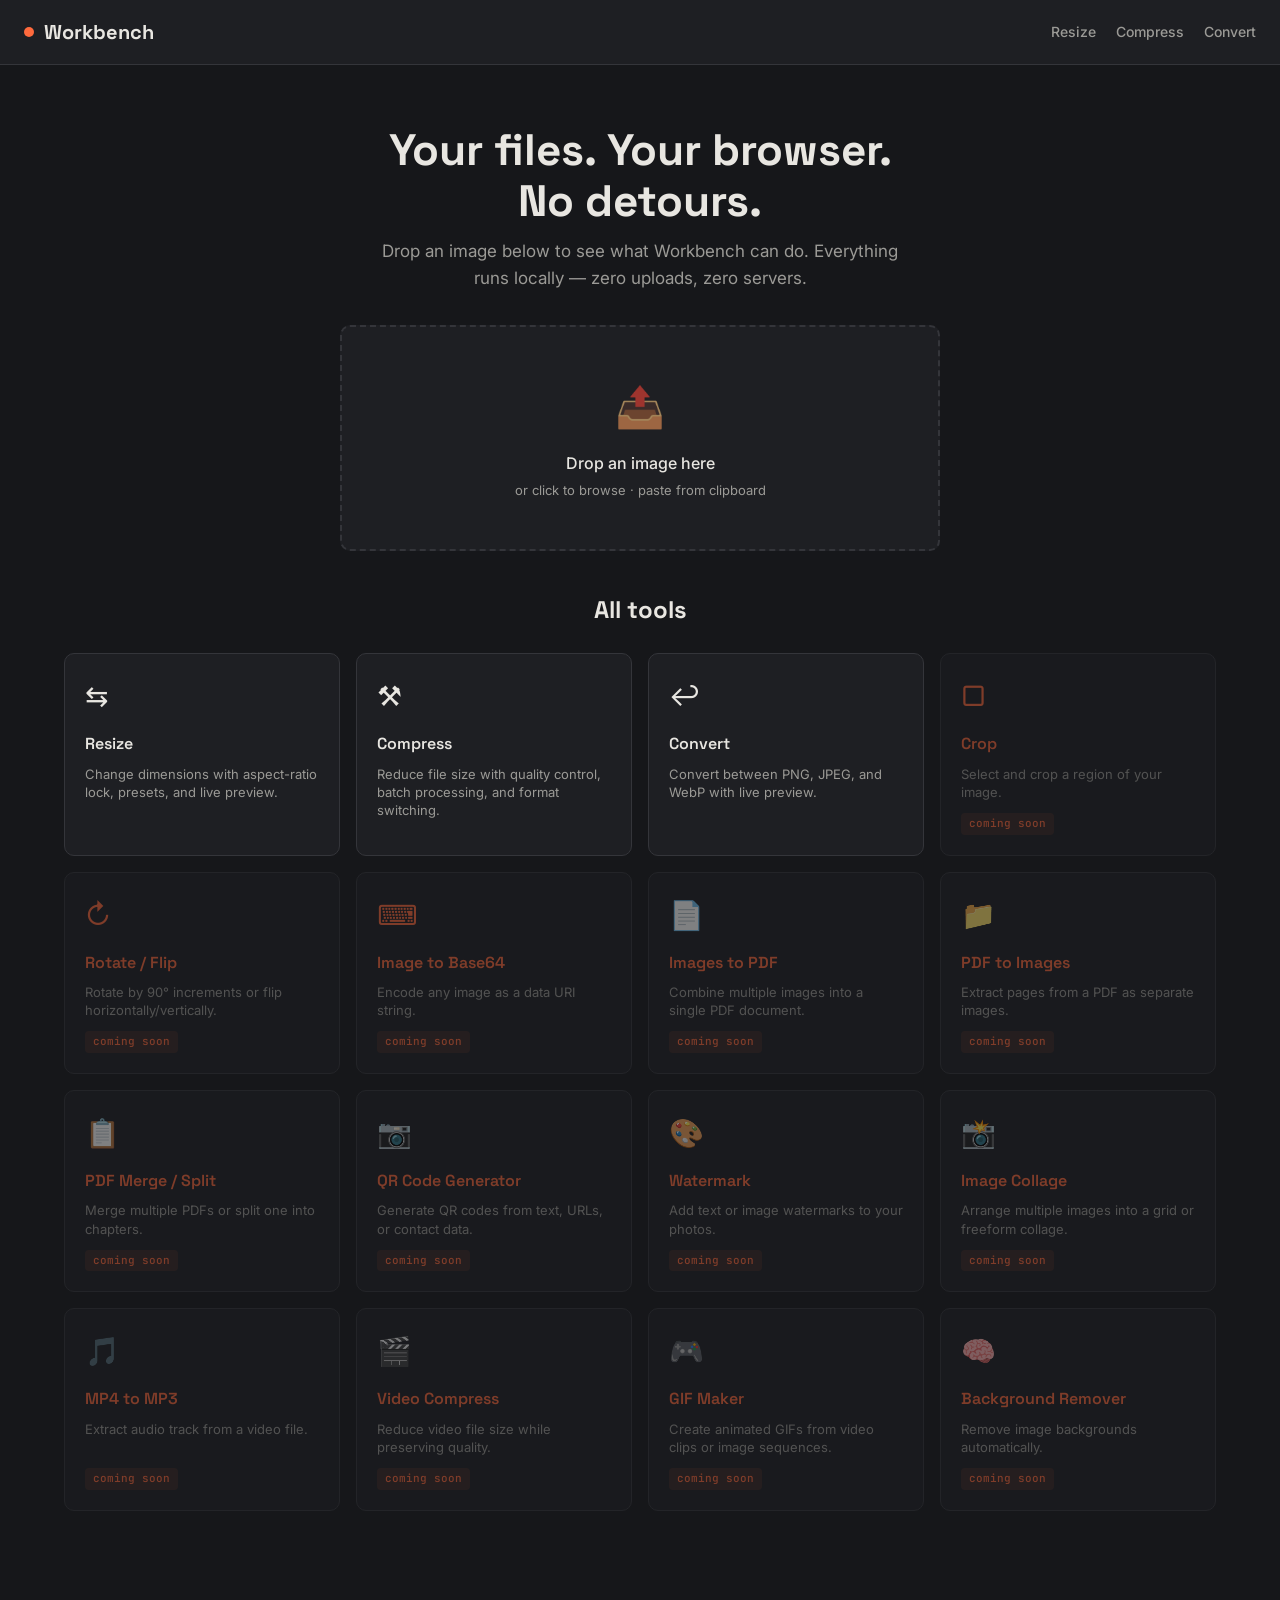
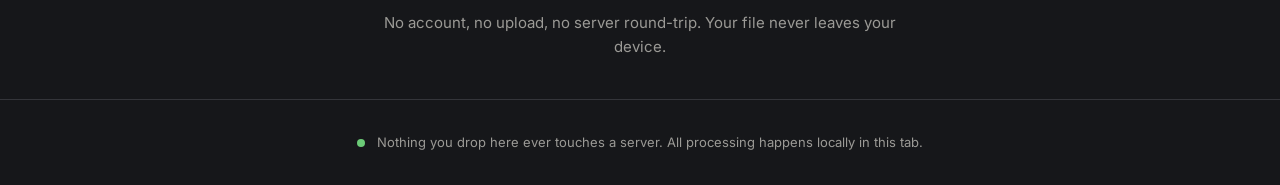
==== index.html @ 26ce64ef "Foundation + Resize, Compress, Convert" ====
<!DOCTYPE html>
<html lang="en">
<head>
<meta charset="UTF-8">
<meta name="viewport" content="width=device-width, initial-scale=1.0">
<title>Workbench — file tools for your browser</title>
<link rel="preconnect" href="https://fonts.googleapis.com">
<link rel="preconnect" href="https://fonts.gstatic.com" crossorigin>
<link href="https://fonts.googleapis.com/css2?family=Space+Grotesk:wght@600;700&family=Inter:wght@400;500;600&family=JetBrains+Mono:wght@400;500;700&display=swap" rel="stylesheet">
<link rel="stylesheet" href="/shared/style.css">
<style>
.hero {
  max-width: var(--max-width);
  margin: 0 auto;
  padding: 60px 24px 40px;
  text-align: center;
}
.hero h1 {
  font-family: var(--font-display);
  font-weight: 700;
  font-size: 2.75rem;
  margin-bottom: 12px;
  line-height: 1.15;
}
.hero .sub {
  color: var(--text-dim);
  font-size: 1.0625rem;
  max-width: 520px;
  margin: 0 auto 32px;
}
.hero .hero-dropzone {
  max-width: 600px;
  margin: 0 auto;
}
.hero .hero-result {
  display: none;
  margin-top: 24px;
  background: var(--surface);
  border-radius: var(--radius-card);
  border: 1px solid var(--border);
  padding: 20px;
  text-align: left;
}
.hero .hero-result.visible { display: block; }
.hero .hero-result .hero-preview-row {
  display: flex;
  gap: 20px;
  align-items: center;
  flex-wrap: wrap;
}
.hero .hero-result .hero-preview-row img {
  width: 120px;
  height: 120px;
  object-fit: cover;
  border-radius: 8px;
  background: var(--bg);
  flex-shrink: 0;
}
.hero .hero-result .hero-preview-row .hero-info {
  flex: 1;
  min-width: 180px;
}
.hero .hero-result .hero-filename {
  font-weight: 600;
  font-size: 0.9375rem;
  margin-bottom: 4px;
}
.hero .hero-result .hero-size {
  font-family: var(--font-mono);
  font-size: 0.8125rem;
  color: var(--text-dim);
}
.hero .hero-result .hero-size strong {
  color: var(--success);
  font-weight: 700;
}
.hero .hero-actions {
  margin-top: 16px;
  display: flex;
  gap: 10px;
  flex-wrap: wrap;
}

.tools-section {
  max-width: var(--max-width);
  margin: 0 auto;
  padding: 0 24px 60px;
}
.tools-section h2 {
  font-family: var(--font-display);
  font-weight: 700;
  font-size: 1.5rem;
  margin-bottom: 24px;
  text-align: center;
}
.tool-grid {
  display: grid;
  grid-template-columns: repeat(4, 1fr);
  gap: 16px;
}
.tool-card {
  background: var(--surface);
  border: 1px solid var(--border);
  border-radius: var(--radius-card);
  padding: 20px;
  transition: border-color var(--transition), transform var(--transition);
  display: flex;
  flex-direction: column;
  gap: 8px;
}
.tool-card.live {
  cursor: pointer;
  text-decoration: none;
  color: var(--text);
}
.tool-card.live:hover {
  border-color: var(--accent);
  transform: translateY(-2px);
}
.tool-card.disabled {
  opacity: 0.45;
  cursor: default;
  pointer-events: none;
}
.tool-card .tool-icon {
  font-size: 1.75rem;
  margin-bottom: 4px;
}
.tool-card .tool-name {
  font-family: var(--font-display);
  font-weight: 600;
  font-size: 1rem;
}
.tool-card .tool-desc {
  font-size: 0.8125rem;
  color: var(--text-dim);
  line-height: 1.4;
  flex: 1;
}
.tool-card .tool-meta {
  display: flex;
  align-items: center;
  gap: 8px;
  margin-top: 4px;
}

.philosophy {
  text-align: center;
  padding: 40px 24px;
  color: var(--text-dim);
  font-size: 0.9375rem;
  font-weight: 400;
  max-width: 600px;
  margin: 0 auto;
}

@media (max-width: 900px) {
  .tool-grid { grid-template-columns: repeat(2, 1fr); }
}
@media (max-width: 500px) {
  .tool-grid { grid-template-columns: 1fr; }
  .hero h1 { font-size: 2rem; }
}
</style>
</head>
<body>

<div class="top-bar">
  <a href="/" class="logo"><span class="logo-dot"></span>Workbench</a>
  <nav class="nav-links">
    <a href="/resize/">Resize</a>
    <a href="/compress/">Compress</a>
    <a href="/convert/">Convert</a>
  </nav>
</div>

<section class="hero">
  <h1>Your files. Your browser.<br>No detours.</h1>
  <p class="sub">Drop an image below to see what Workbench can do. Everything runs locally — zero uploads, zero servers.</p>
  <div class="hero-dropzone">
    <div class="dropzone" id="heroDropzone">
      <div class="drop-icon">&#128228;</div>
      <div class="drop-text">Drop an image here</div>
      <div class="drop-sub">or click to browse &middot; paste from clipboard</div>
      <input type="file" accept="image/*" multiple>
    </div>
    <div class="hero-result" id="heroResult">
      <div class="hero-preview-row">
        <img id="heroPreview" src="" alt="Preview">
        <div class="hero-info">
          <div class="hero-filename" id="heroFilename"></div>
          <div class="hero-size" id="heroSize"></div>
        </div>
      </div>
      <div class="hero-actions" id="heroActions"></div>
    </div>
  </div>
</section>

<section class="tools-section">
  <h2>All tools</h2>
  <div class="tool-grid" id="toolGrid"></div>
</section>

<div class="philosophy">No account, no upload, no server round-trip. Your file never leaves your device.</div>

<footer class="privacy-note">
  <span class="privacy-dot"></span>
  Nothing you drop here ever touches a server. All processing happens locally in this tab.
</footer>

<script src="/shared/app.js"></script>
<script>
const tools = [
  { name: 'Resize', icon: '&#8646;', desc: 'Change dimensions with aspect-ratio lock, presets, and live preview.', href: '/resize/', live: true },
  { name: 'Compress', icon: '&#9874;', desc: 'Reduce file size with quality control, batch processing, and format switching.', href: '/compress/', live: true },
  { name: 'Convert', icon: '&#8617;', desc: 'Convert between PNG, JPEG, and WebP with live preview.', href: '/convert/', live: true },
  { name: 'Crop', icon: '&#9634;', desc: 'Select and crop a region of your image.', live: false },
  { name: 'Rotate / Flip', icon: '&#8635;', desc: 'Rotate by 90&deg; increments or flip horizontally/vertically.', live: false },
  { name: 'Image to Base64', icon: '&#9000;', desc: 'Encode any image as a data URI string.', live: false },
  { name: 'Images to PDF', icon: '&#128196;', desc: 'Combine multiple images into a single PDF document.', live: false },
  { name: 'PDF to Images', icon: '&#128193;', desc: 'Extract pages from a PDF as separate images.', live: false },
  { name: 'PDF Merge / Split', icon: '&#128203;', desc: 'Merge multiple PDFs or split one into chapters.', live: false },
  { name: 'QR Code Generator', icon: '&#128247;', desc: 'Generate QR codes from text, URLs, or contact data.', live: false },
  { name: 'Watermark', icon: '&#127912;', desc: 'Add text or image watermarks to your photos.', live: false },
  { name: 'Image Collage', icon: '&#128248;', desc: 'Arrange multiple images into a grid or freeform collage.', live: false },
  { name: 'MP4 to MP3', icon: '&#127925;', desc: 'Extract audio track from a video file.', live: false },
  { name: 'Video Compress', icon: '&#127916;', desc: 'Reduce video file size while preserving quality.', live: false },
  { name: 'GIF Maker', icon: '&#127918;', desc: 'Create animated GIFs from video clips or image sequences.', live: false },
  { name: 'Background Remover', icon: '&#129504;', desc: 'Remove image backgrounds automatically.', live: false },
];

const grid = document.getElementById('toolGrid');
tools.forEach(t => {
  const card = document.createElement('a');
  card.className = 'tool-card' + (t.live ? ' live' : ' disabled');
  if (t.live) card.href = t.href;
  card.innerHTML = `
    <div class="tool-icon">${t.icon}</div>
    <div class="tool-name">${t.name}</div>
    <div class="tool-desc">${t.desc}</div>
    <div class="tool-meta">${t.live ? '' : '<span class="coming-soon-badge">coming soon</span>'}</div>
  `;
  grid.appendChild(card);
});

// Hero dropzone
let heroFile = null;

function handleHeroFiles(files) {
  const file = files[0];
  if (!file || !file.type.startsWith('image/')) return;
  heroFile = file;
  const r = document.getElementById('heroResult');
  document.getElementById('heroFilename').textContent = file.name;
  const img = document.getElementById('heroPreview');
  const url = URL.createObjectURL(file);
  img.src = url;
  img.onload = () => {
    const size = formatBytes(file.size);
    document.getElementById('heroSize').innerHTML = '<strong>' + size + '</strong> &middot; all local, zero upload';
    URL.revokeObjectURL(url);
  };
  const actions = document.getElementById('heroActions');
  actions.innerHTML = `
    <a href="/resize/" class="btn btn-primary">Resize</a>
    <a href="/compress/" class="btn btn-primary">Compress</a>
    <a href="/convert/" class="btn btn-primary">Convert</a>
  `;
  r.classList.add('visible');
}

document.addEventListener('DOMContentLoaded', () => {
  const dz = document.getElementById('heroDropzone');
  initDropzone(dz, handleHeroFiles);
});
</script>
</body>
</html>
---- shared/style.css ----
/* ===== DESIGN TOKENS ===== */
:root {
  --bg: #16171a;
  --surface: #1e1f23;
  --surface-2: #26272c;
  --border: #34353a;
  --text: #e8e6e1;
  --text-dim: #9b9a96;
  --accent: #ff6a3d;
  --accent-glow: rgba(255, 106, 61, 0.25);
  --success: #6bcb77;
  --radius-card: 10px;
  --radius-btn: 8px;
  --radius-input: 6px;
  --font-display: 'Space Grotesk', system-ui, sans-serif;
  --font-body: 'Inter', system-ui, sans-serif;
  --font-mono: 'JetBrains Mono', 'Consolas', monospace;
  --max-width: 1200px;
  --transition: 200ms ease;
}

*, *::before, *::after { box-sizing: border-box; margin: 0; padding: 0; }

html { font-size: 16px; -webkit-font-smoothing: antialiased; }

body {
  background: var(--bg);
  color: var(--text);
  font-family: var(--font-body);
  line-height: 1.6;
  min-height: 100vh;
}

a { color: var(--accent); text-decoration: none; }
a:hover { text-decoration: underline; }

img { max-width: 100%; display: block; }

/* ===== TOP BAR ===== */
.top-bar {
  display: flex;
  align-items: center;
  justify-content: space-between;
  padding: 16px 24px;
  border-bottom: 1px solid var(--border);
  background: var(--surface);
  position: sticky;
  top: 0;
  z-index: 100;
}
.top-bar .logo {
  font-family: var(--font-display);
  font-weight: 700;
  font-size: 1.25rem;
  color: var(--text);
  display: flex;
  align-items: center;
  gap: 10px;
  text-decoration: none;
}
.top-bar .logo:hover { text-decoration: none; }
.logo-dot {
  width: 10px;
  height: 10px;
  border-radius: 50%;
  background: var(--accent);
  display: inline-block;
  animation: pulse-dot 2s ease-in-out infinite;
}
@keyframes pulse-dot {
  0%, 100% { opacity: 1; transform: scale(1); }
  50% { opacity: 0.6; transform: scale(0.85); }
}
.top-bar .nav-links {
  display: flex;
  gap: 20px;
  align-items: center;
}
.top-bar .nav-links a {
  font-family: var(--font-body);
  font-weight: 500;
  font-size: 0.875rem;
  color: var(--text-dim);
  transition: color var(--transition);
}
.top-bar .nav-links a:hover,
.top-bar .nav-links a:focus-visible {
  color: var(--text);
  text-decoration: none;
}
.top-bar .nav-links a.active {
  color: var(--accent);
}

/* ===== PRIVACY NOTE ===== */
.privacy-note {
  text-align: center;
  padding: 32px 24px;
  font-size: 0.8125rem;
  color: var(--text-dim);
  border-top: 1px solid var(--border);
  margin-top: auto;
}
.privacy-dot {
  width: 8px;
  height: 8px;
  border-radius: 50%;
  background: var(--success);
  display: inline-block;
  margin-right: 8px;
  vertical-align: middle;
}

/* ===== DROP ZONE ===== */
.dropzone {
  border: 2px dashed var(--border);
  border-radius: var(--radius-card);
  padding: 48px 24px;
  text-align: center;
  cursor: pointer;
  transition: border-color var(--transition), background var(--transition);
  background: var(--surface);
  position: relative;
}
.dropzone:hover { border-color: var(--text-dim); }
.dropzone.drag-over {
  border-color: var(--accent);
  background: rgba(255, 106, 61, 0.06);
}
.dropzone .drop-icon {
  font-size: 2.5rem;
  margin-bottom: 12px;
  opacity: 0.6;
}
.dropzone .drop-text {
  font-family: var(--font-body);
  font-weight: 500;
  font-size: 1rem;
  color: var(--text);
}
.dropzone .drop-sub {
  font-size: 0.8125rem;
  color: var(--text-dim);
  margin-top: 4px;
}
.dropzone input[type="file"] {
  position: absolute;
  inset: 0;
  opacity: 0;
  cursor: pointer;
}

/* ===== WORKBENCH LAYOUT ===== */
.workbench {
  display: grid;
  grid-template-columns: 1fr 1fr;
  gap: 24px;
  padding: 24px;
  max-width: var(--max-width);
  margin: 0 auto;
  width: 100%;
}
.workbench .preview-panel {
  background: var(--surface);
  border-radius: var(--radius-card);
  border: 1px solid var(--border);
  overflow: hidden;
  display: flex;
  flex-direction: column;
  align-items: center;
  justify-content: center;
  min-height: 300px;
  padding: 16px;
  position: relative;
}
.workbench .preview-panel img,
.workbench .preview-panel canvas {
  max-width: 100%;
  max-height: 500px;
  object-fit: contain;
  border-radius: 4px;
}
.workbench .control-panel {
  background: var(--surface);
  border-radius: var(--radius-card);
  border: 1px solid var(--border);
  padding: 24px;
  display: flex;
  flex-direction: column;
  gap: 20px;
}

@media (max-width: 700px) {
  .workbench { grid-template-columns: 1fr; }
}

/* ===== CONTROL GROUP ===== */
.control-group {
  display: flex;
  flex-direction: column;
  gap: 6px;
}
.control-group label {
  font-size: 0.8125rem;
  font-weight: 500;
  color: var(--text-dim);
  text-transform: uppercase;
  letter-spacing: 0.04em;
}

.control-group input[type="number"],
.control-group select {
  background: var(--bg);
  border: 1px solid var(--border);
  border-radius: var(--radius-input);
  color: var(--text);
  font-family: var(--font-mono);
  font-size: 0.9375rem;
  padding: 10px 12px;
  width: 100%;
  transition: border-color var(--transition);
}
.control-group input[type="number"]:focus,
.control-group select:focus {
  outline: none;
  border-color: var(--accent);
  box-shadow: 0 0 0 3px var(--accent-glow);
}

.control-group input[type="range"] {
  -webkit-appearance: none;
  appearance: none;
  width: 100%;
  height: 6px;
  border-radius: 3px;
  background: var(--border);
  outline: none;
}
.control-group input[type="range"]::-webkit-slider-thumb {
  -webkit-appearance: none;
  width: 20px;
  height: 20px;
  border-radius: 50%;
  background: var(--accent);
  cursor: pointer;
  border: 2px solid var(--surface);
  box-shadow: 0 0 0 2px var(--accent);
}
.control-group input[type="range"]:focus-visible {
  outline: 2px solid var(--accent);
  outline-offset: 4px;
}

.control-group .range-header {
  display: flex;
  justify-content: space-between;
  align-items: center;
}
.control-group .range-value {
  font-family: var(--font-mono);
  font-size: 0.875rem;
  color: var(--accent);
  font-weight: 500;
}

/* ===== CHECKBOX (aspect ratio lock) ===== */
.checkbox-group {
  display: flex;
  align-items: center;
  gap: 8px;
}
.checkbox-group input[type="checkbox"] {
  -webkit-appearance: none;
  appearance: none;
  width: 18px;
  height: 18px;
  border: 2px solid var(--border);
  border-radius: 4px;
  background: var(--bg);
  cursor: pointer;
  display: grid;
  place-items: center;
  transition: border-color var(--transition), background var(--transition);
}
.checkbox-group input[type="checkbox"]:checked {
  border-color: var(--accent);
  background: var(--accent);
}
.checkbox-group input[type="checkbox"]:checked::after {
  content: "✓";
  color: #fff;
  font-size: 12px;
  font-weight: 700;
}
.checkbox-group input[type="checkbox"]:focus-visible {
  outline: 2px solid var(--accent);
  outline-offset: 2px;
}
.checkbox-group label {
  font-size: 0.8125rem;
  color: var(--text-dim);
  cursor: pointer;
  text-transform: none;
  letter-spacing: 0;
}

/* ===== READOUT ===== */
.readout {
  background: var(--bg);
  border: 1px solid var(--border);
  border-radius: var(--radius-card);
  padding: 16px 20px;
  display: grid;
  grid-template-columns: 1fr 1fr 1fr;
  gap: 12px;
}
.readout-item {
  text-align: center;
}
.readout-item .readout-label {
  font-size: 0.6875rem;
  text-transform: uppercase;
  letter-spacing: 0.06em;
  color: var(--text-dim);
  margin-bottom: 4px;
}
.readout-item .readout-value {
  font-family: var(--font-mono);
  font-size: 1.125rem;
  font-weight: 500;
  color: var(--text);
}
.readout-item .readout-value.savings {
  color: var(--success);
  font-weight: 700;
}
.readout-item .readout-value.original-size {
  color: var(--text-dim);
}
.readout-item .readout-value.accent {
  color: var(--accent);
}

/* ===== BUTTONS ===== */
.btn {
  display: inline-flex;
  align-items: center;
  justify-content: center;
  gap: 8px;
  font-family: var(--font-body);
  font-weight: 600;
  font-size: 0.875rem;
  padding: 10px 20px;
  border-radius: var(--radius-btn);
  border: none;
  cursor: pointer;
  transition: background var(--transition), transform var(--transition);
  text-decoration: none;
}
.btn:active { transform: scale(0.97); }
.btn:focus-visible {
  outline: 2px solid var(--accent);
  outline-offset: 3px;
}

.btn-primary {
  background: var(--accent);
  color: #fff;
}
.btn-primary:hover { background: #e85a2c; }

.btn-secondary {
  background: var(--surface-2);
  color: var(--text);
  border: 1px solid var(--border);
}
.btn-secondary:hover { background: var(--border); }

.btn-download {
  background: var(--success);
  color: #fff;
  width: 100%;
  font-size: 1rem;
  padding: 12px 20px;
}
.btn-download:hover { background: #5ab866; }

/* ===== SECTION HEADERS ===== */
.page-header {
  text-align: center;
  padding: 48px 24px 24px;
  max-width: 600px;
  margin: 0 auto;
}
.page-header h1 {
  font-family: var(--font-display);
  font-weight: 700;
  font-size: 2rem;
  margin-bottom: 8px;
}
.page-header p {
  color: var(--text-dim);
  font-size: 0.9375rem;
}

/* ===== BATCH LIST ===== */
.batch-list {
  margin-top: 12px;
  border-top: 1px solid var(--border);
  padding-top: 12px;
  max-height: 240px;
  overflow-y: auto;
}
.batch-item {
  display: flex;
  align-items: center;
  gap: 12px;
  padding: 8px 0;
  border-bottom: 1px solid var(--border);
}
.batch-item:last-child { border-bottom: none; }
.batch-item .batch-thumb {
  width: 40px;
  height: 40px;
  border-radius: 4px;
  object-fit: cover;
  background: var(--bg);
  flex-shrink: 0;
}
.batch-item .batch-info {
  flex: 1;
  min-width: 0;
}
.batch-item .batch-name {
  font-size: 0.8125rem;
  color: var(--text);
  white-space: nowrap;
  overflow: hidden;
  text-overflow: ellipsis;
}
.batch-item .batch-size {
  font-family: var(--font-mono);
  font-size: 0.75rem;
  color: var(--text-dim);
}
.batch-item .batch-dl {
  font-family: var(--font-mono);
  font-size: 0.75rem;
  color: var(--accent);
  cursor: pointer;
  background: none;
  border: none;
  padding: 4px 8px;
  border-radius: 4px;
  transition: background var(--transition);
}
.batch-item .batch-dl:hover { background: var(--surface-2); }
.batch-item .batch-dl:focus-visible {
  outline: 2px solid var(--accent);
  outline-offset: 2px;
}

/* ===== COMING SOON BADGE ===== */
.coming-soon-badge {
  font-family: var(--font-mono);
  font-size: 0.6875rem;
  color: var(--accent);
  background: rgba(255, 106, 61, 0.12);
  padding: 2px 8px;
  border-radius: 4px;
  font-weight: 500;
  display: inline-block;
}

/* ===== UTILITY ===== */
.sr-only {
  position: absolute;
  width: 1px;
  height: 1px;
  overflow: hidden;
  clip: rect(0,0,0,0);
  white-space: nowrap;
}

/* ===== REDUCED MOTION ===== */
@media (prefers-reduced-motion: reduce) {
  *, *::before, *::after {
    animation-duration: 0.01ms !important;
    animation-iteration-count: 1 !important;
    transition-duration: 0.01ms !important;
  }
}
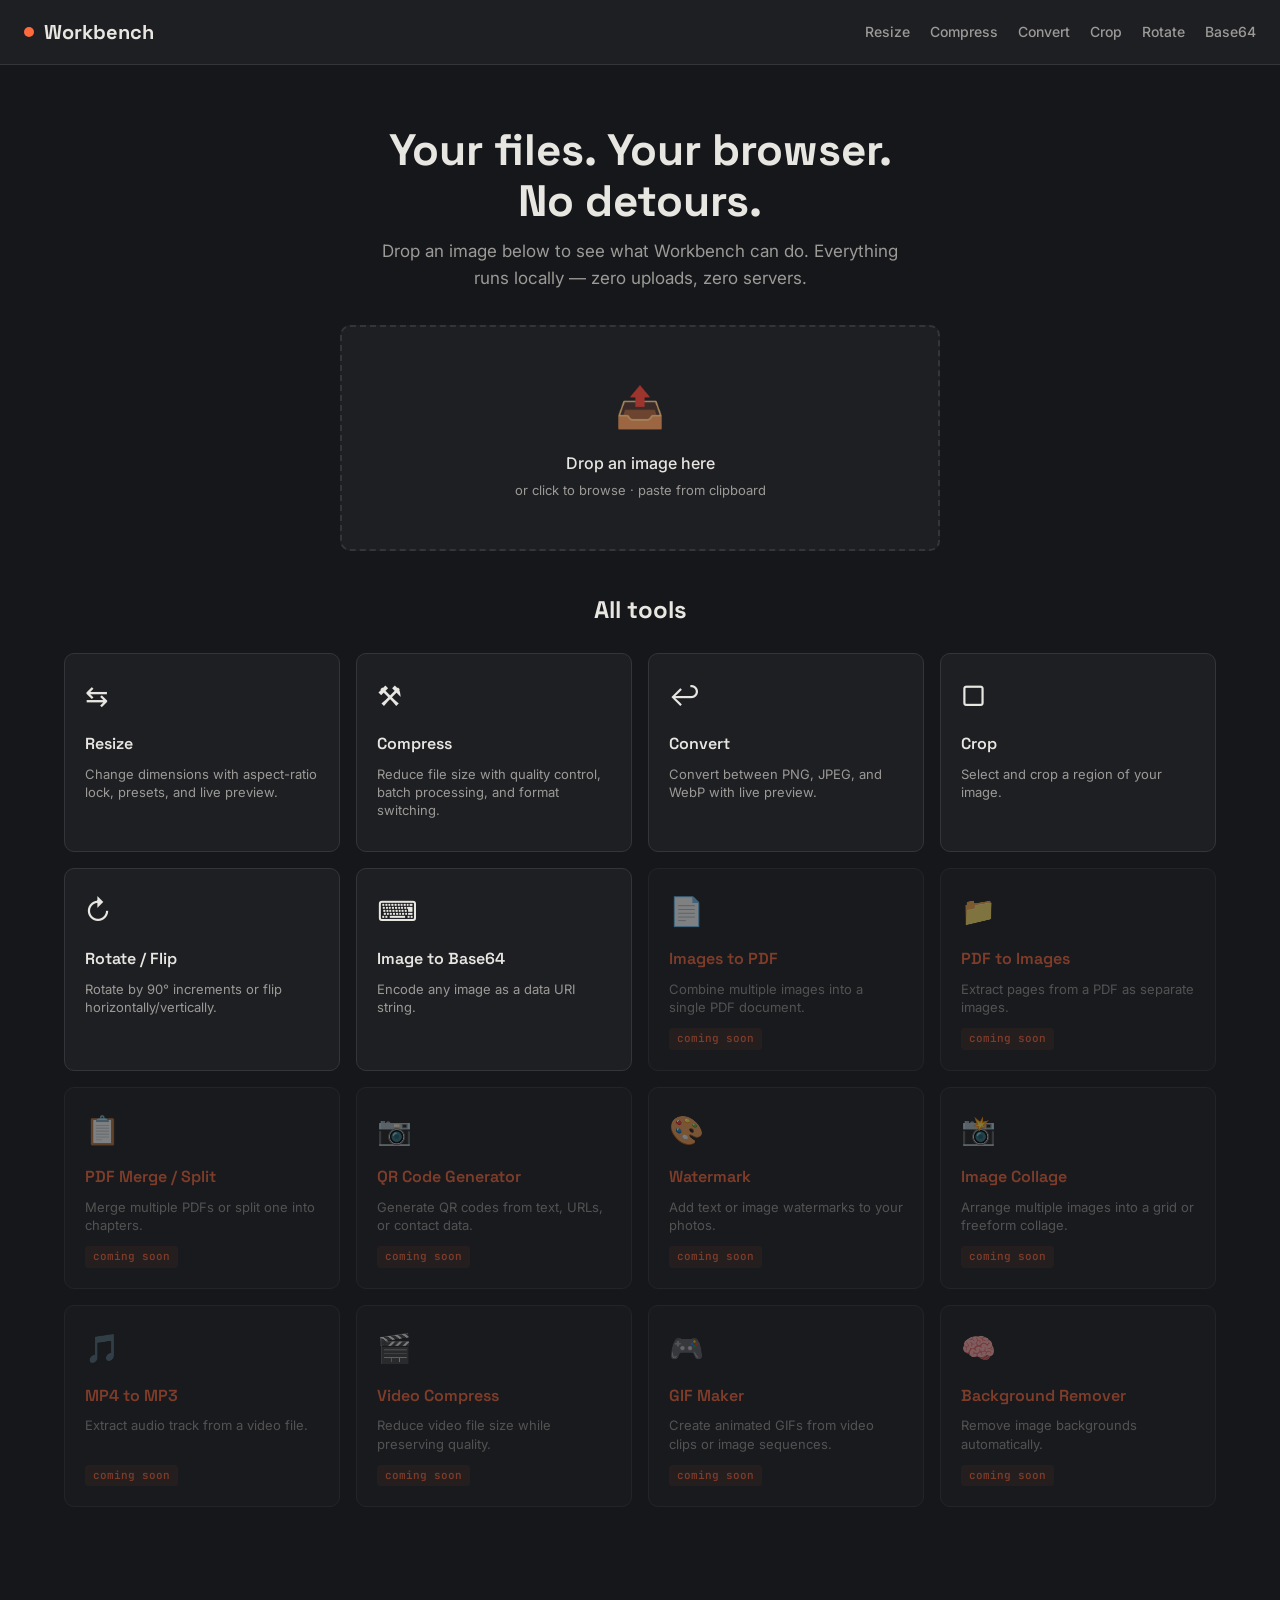
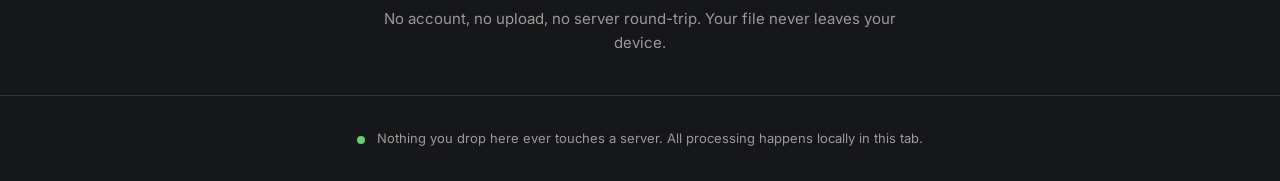
==== commit 652e7bc4: "Crop, Rotate/Flip, Base64 converter" ====
--- a/index.html
+++ b/index.html
@@ -171,6 +171,9 @@
     <a href="/resize/">Resize</a>
     <a href="/compress/">Compress</a>
     <a href="/convert/">Convert</a>
+    <a href="/crop/">Crop</a>
+    <a href="/rotate/">Rotate</a>
+    <a href="/base64/">Base64</a>
   </nav>
 </div>
 
@@ -215,9 +218,9 @@
   { name: 'Resize', icon: '&#8646;', desc: 'Change dimensions with aspect-ratio lock, presets, and live preview.', href: '/resize/', live: true },
   { name: 'Compress', icon: '&#9874;', desc: 'Reduce file size with quality control, batch processing, and format switching.', href: '/compress/', live: true },
   { name: 'Convert', icon: '&#8617;', desc: 'Convert between PNG, JPEG, and WebP with live preview.', href: '/convert/', live: true },
-  { name: 'Crop', icon: '&#9634;', desc: 'Select and crop a region of your image.', live: false },
-  { name: 'Rotate / Flip', icon: '&#8635;', desc: 'Rotate by 90&deg; increments or flip horizontally/vertically.', live: false },
-  { name: 'Image to Base64', icon: '&#9000;', desc: 'Encode any image as a data URI string.', live: false },
+  { name: 'Crop', icon: '&#9634;', desc: 'Select and crop a region of your image.', href: '/crop/', live: true },
+  { name: 'Rotate / Flip', icon: '&#8635;', desc: 'Rotate by 90&deg; increments or flip horizontally/vertically.', href: '/rotate/', live: true },
+  { name: 'Image to Base64', icon: '&#9000;', desc: 'Encode any image as a data URI string.', href: '/base64/', live: true },
   { name: 'Images to PDF', icon: '&#128196;', desc: 'Combine multiple images into a single PDF document.', live: false },
   { name: 'PDF to Images', icon: '&#128193;', desc: 'Extract pages from a PDF as separate images.', live: false },
   { name: 'PDF Merge / Split', icon: '&#128203;', desc: 'Merge multiple PDFs or split one into chapters.', live: false },
@@ -266,6 +269,9 @@
     <a href="/resize/" class="btn btn-primary">Resize</a>
     <a href="/compress/" class="btn btn-primary">Compress</a>
     <a href="/convert/" class="btn btn-primary">Convert</a>
+    <a href="/crop/" class="btn btn-primary">Crop</a>
+    <a href="/rotate/" class="btn btn-primary">Rotate</a>
+    <a href="/base64/" class="btn btn-primary">Base64</a>
   `;
   r.classList.add('visible');
 }
--- a/shared/style.css
+++ b/shared/style.css
@@ -482,6 +482,149 @@
   white-space: nowrap;
 }
 
+/* ===== CROP OVERLAY ===== */
+.crop-stage {
+  position: relative;
+  display: inline-block;
+  line-height: 0;
+  max-width: 100%;
+  max-height: 500px;
+}
+.crop-stage img {
+  display: block;
+  max-width: 100%;
+  max-height: 500px;
+  object-fit: contain;
+}
+.crop-overlay {
+  position: absolute;
+  inset: 0;
+  pointer-events: none;
+}
+.crop-box {
+  position: absolute;
+  border: 2px solid var(--accent);
+  cursor: move;
+  box-shadow: 0 0 0 9999px rgba(0,0,0,0.5);
+  touch-action: none;
+}
+.crop-box.dragging,
+.crop-box .crop-handle:active { cursor: grabbing; }
+.crop-handle {
+  position: absolute;
+  width: 14px;
+  height: 14px;
+  background: #fff;
+  border: 2px solid var(--accent);
+  border-radius: 3px;
+  z-index: 2;
+  touch-action: none;
+}
+.crop-handle-nw { top: -7px; left: -7px; cursor: nwse-resize; }
+.crop-handle-n  { top: -7px; left: 50%; margin-left: -7px; cursor: ns-resize; }
+.crop-handle-ne { top: -7px; right: -7px; cursor: nesw-resize; }
+.crop-handle-e  { top: 50%; margin-top: -7px; right: -7px; cursor: ew-resize; }
+.crop-handle-se { bottom: -7px; right: -7px; cursor: nwse-resize; }
+.crop-handle-s  { bottom: -7px; left: 50%; margin-left: -7px; cursor: ns-resize; }
+.crop-handle-sw { bottom: -7px; left: -7px; cursor: nesw-resize; }
+.crop-handle-w  { top: 50%; margin-top: -7px; left: -7px; cursor: ew-resize; }
+
+/* ===== TAB TOGGLE ===== */
+.tab-toggle {
+  display: flex;
+  background: var(--bg);
+  border: 1px solid var(--border);
+  border-radius: var(--radius-btn);
+  overflow: hidden;
+}
+.tab-btn {
+  flex: 1;
+  padding: 10px 16px;
+  font-family: var(--font-body);
+  font-weight: 500;
+  font-size: 0.875rem;
+  color: var(--text-dim);
+  background: none;
+  border: none;
+  cursor: pointer;
+  transition: background var(--transition), color var(--transition);
+  white-space: nowrap;
+}
+.tab-btn:hover { color: var(--text); }
+.tab-btn.active {
+  background: var(--accent);
+  color: #fff;
+}
+
+/* ===== TEXTAREA ===== */
+.textarea-mono {
+  background: var(--bg);
+  border: 1px solid var(--border);
+  border-radius: var(--radius-input);
+  color: var(--text);
+  font-family: var(--font-mono);
+  font-size: 0.8125rem;
+  padding: 12px;
+  width: 100%;
+  min-height: 120px;
+  resize: vertical;
+  transition: border-color var(--transition);
+}
+.textarea-mono:focus {
+  outline: none;
+  border-color: var(--accent);
+  box-shadow: 0 0 0 3px var(--accent-glow);
+}
+.textarea-mono[readonly] {
+  cursor: default;
+}
+
+/* ===== BUTTON ROW ===== */
+.btn-row {
+  display: flex;
+  gap: 8px;
+  flex-wrap: wrap;
+}
+.btn-row .btn { flex: 1; min-width: 80px; }
+.btn-row .btn-full { width: 100%; }
+
+/* ===== SINGLE-COLUMN LAYOUT ===== */
+.layout-single {
+  max-width: 720px;
+  margin: 0 auto;
+  padding: 24px;
+  display: flex;
+  flex-direction: column;
+  gap: 20px;
+}
+.layout-single .panel {
+  background: var(--surface);
+  border-radius: var(--radius-card);
+  border: 1px solid var(--border);
+  padding: 24px;
+  display: flex;
+  flex-direction: column;
+  gap: 16px;
+}
+
+/* ===== BASE64 PREVIEW ===== */
+.base64-preview {
+  max-width: 100%;
+  max-height: 300px;
+  object-fit: contain;
+  border-radius: 4px;
+  background: var(--bg);
+}
+.layout-single .readout {
+  grid-template-columns: 1fr 1fr;
+}
+
+/* ===== SMALL BUTTON ===== */
+.btn-small {
+  font-size: 0.8125rem;
+  padding: 8px 14px;
+}
+
 /* ===== REDUCED MOTION ===== */
 @media (prefers-reduced-motion: reduce) {
   *, *::before, *::after {
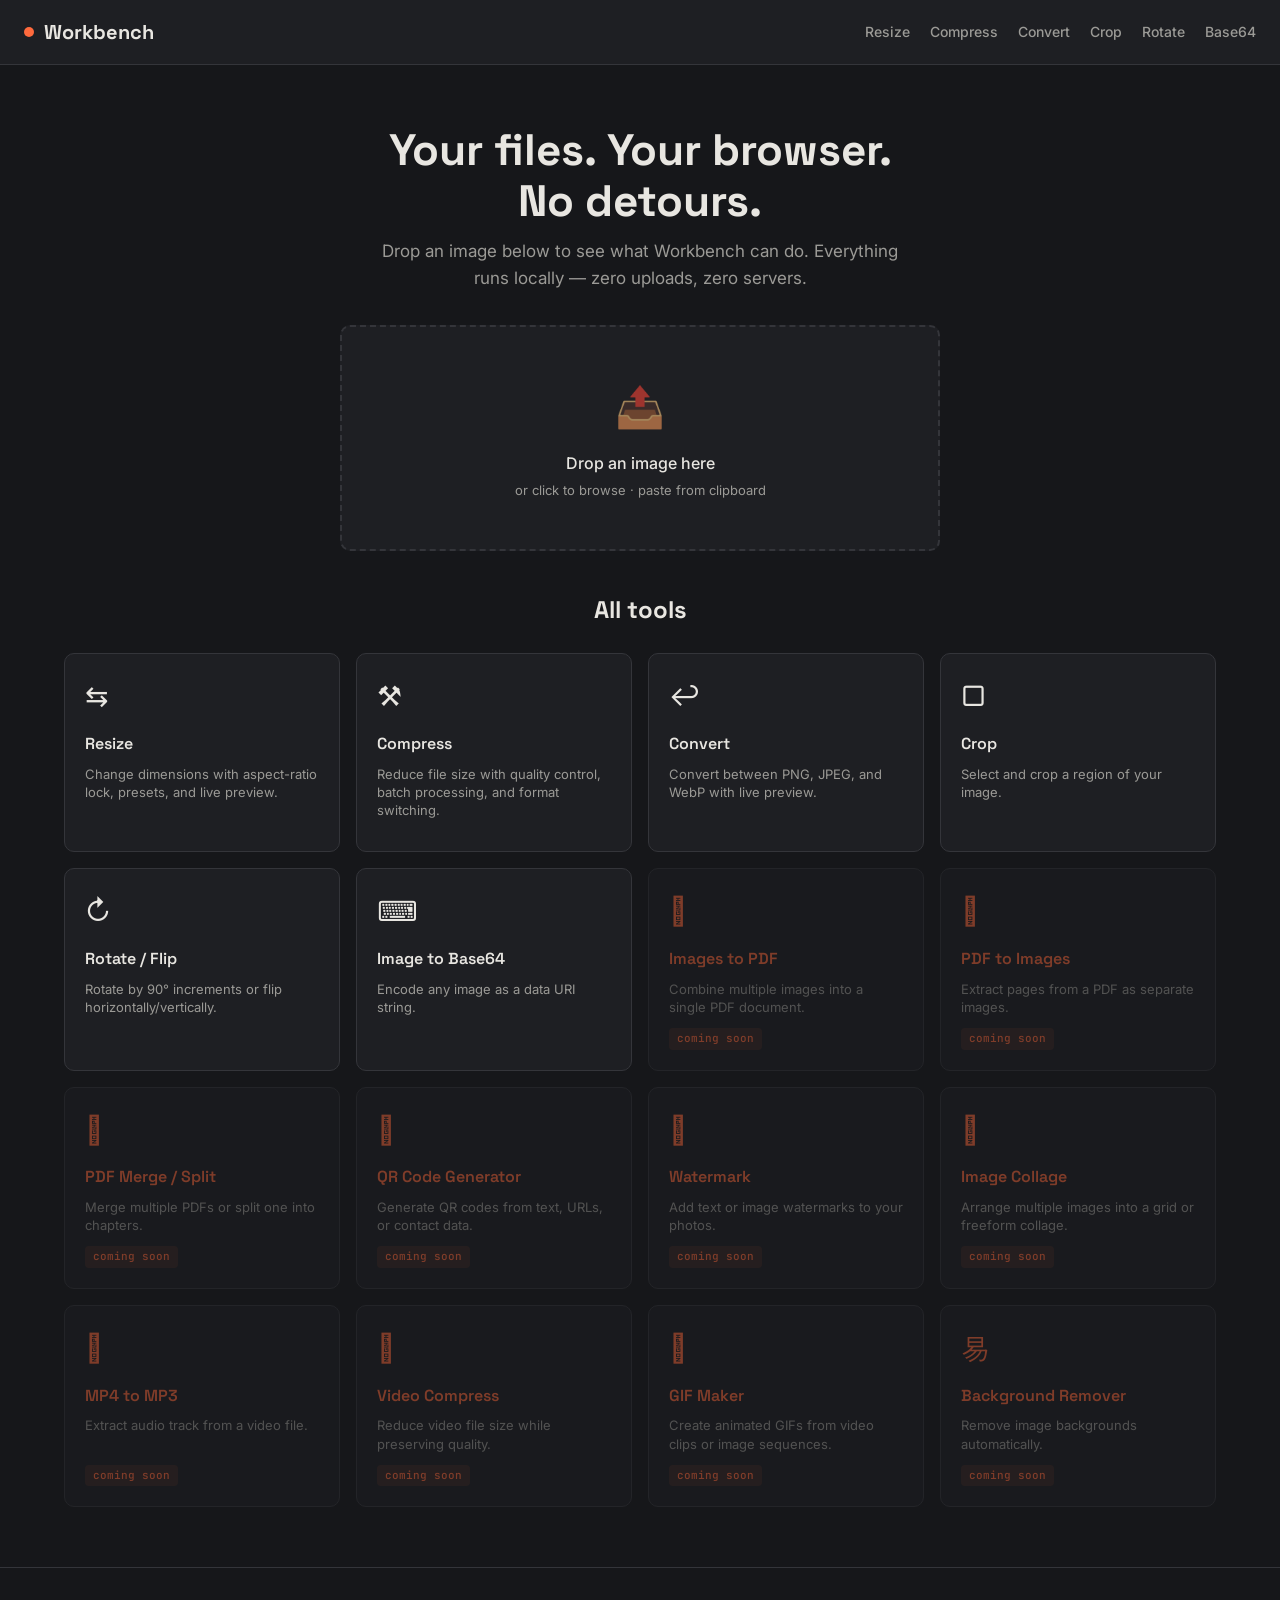
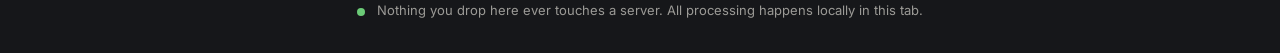
==== commit a5071100: "Bug Fixes + Improvements" ====
--- a/index.html
+++ b/index.html
@@ -4,6 +4,7 @@
 <meta charset="UTF-8">
 <meta name="viewport" content="width=device-width, initial-scale=1.0">
 <title>Workbench — file tools for your browser</title>
+<meta name="description" content="Browser-based image processing tools. Resize, compress, convert, crop, rotate, and encode images — all client-side, zero uploads.">
 <link rel="preconnect" href="https://fonts.googleapis.com">
 <link rel="preconnect" href="https://fonts.gstatic.com" crossorigin>
 <link href="https://fonts.googleapis.com/css2?family=Space+Grotesk:wght@600;700&family=Inter:wght@400;500;600&family=JetBrains+Mono:wght@400;500;700&display=swap" rel="stylesheet">
@@ -165,9 +166,11 @@
 </head>
 <body>
 
+<a href="#mainContent" class="skip-link">Skip to content</a>
+
 <div class="top-bar">
   <a href="/" class="logo"><span class="logo-dot"></span>Workbench</a>
-  <nav class="nav-links">
+  <nav class="nav-links" aria-label="Tool navigation">
     <a href="/resize/">Resize</a>
     <a href="/compress/">Compress</a>
     <a href="/convert/">Convert</a>
@@ -177,6 +180,7 @@
   </nav>
 </div>
 
+<main id="mainContent">
 <section class="hero">
   <h1>Your files. Your browser.<br>No detours.</h1>
   <p class="sub">Drop an image below to see what Workbench can do. Everything runs locally — zero uploads, zero servers.</p>
@@ -204,8 +208,7 @@
   <h2>All tools</h2>
   <div class="tool-grid" id="toolGrid"></div>
 </section>
-
-<div class="philosophy">No account, no upload, no server round-trip. Your file never leaves your device.</div>
+</main>
 
 <footer class="privacy-note">
   <span class="privacy-dot"></span>
@@ -238,41 +241,68 @@
   const card = document.createElement('a');
   card.className = 'tool-card' + (t.live ? ' live' : ' disabled');
   if (t.live) card.href = t.href;
-  card.innerHTML = `
-    <div class="tool-icon">${t.icon}</div>
-    <div class="tool-name">${t.name}</div>
-    <div class="tool-desc">${t.desc}</div>
-    <div class="tool-meta">${t.live ? '' : '<span class="coming-soon-badge">coming soon</span>'}</div>
-  `;
+
+  const icon = document.createElement('div');
+  icon.className = 'tool-icon';
+  icon.textContent = t.icon.replace(/&#(\d+);/g, (_, n) => String.fromCharCode(n)).replace(/&deg;/g, '\u00b0');
+  card.appendChild(icon);
+
+  const name = document.createElement('div');
+  name.className = 'tool-name';
+  name.textContent = t.name;
+  card.appendChild(name);
+
+  const desc = document.createElement('div');
+  desc.className = 'tool-desc';
+  desc.textContent = t.desc.replace(/&deg;/g, '\u00b0');
+  card.appendChild(desc);
+
+  const meta = document.createElement('div');
+  meta.className = 'tool-meta';
+  if (!t.live) {
+    const badge = document.createElement('span');
+    badge.className = 'coming-soon-badge';
+    badge.textContent = 'coming soon';
+    meta.appendChild(badge);
+  }
+  card.appendChild(meta);
+
   grid.appendChild(card);
 });
 
 // Hero dropzone
-let heroFile = null;
 
 function handleHeroFiles(files) {
   const file = files[0];
   if (!file || !file.type.startsWith('image/')) return;
-  heroFile = file;
   const r = document.getElementById('heroResult');
   document.getElementById('heroFilename').textContent = file.name;
   const img = document.getElementById('heroPreview');
   const url = URL.createObjectURL(file);
   img.src = url;
   img.onload = () => {
-    const size = formatBytes(file.size);
-    document.getElementById('heroSize').innerHTML = '<strong>' + size + '</strong> &middot; all local, zero upload';
+    const sizeEl = document.getElementById('heroSize');
+    const strong = document.createElement('strong');
+    strong.textContent = formatBytes(file.size);
+    sizeEl.appendChild(strong);
+    sizeEl.appendChild(document.createTextNode(' \u00b7 all local, zero upload'));
     URL.revokeObjectURL(url);
   };
+  const reader = new FileReader();
+  reader.onload = () => {
+    try { sessionStorage.setItem('wb_file', reader.result); } catch(e) {}
+  };
+  reader.readAsDataURL(file);
   const actions = document.getElementById('heroActions');
-  actions.innerHTML = `
-    <a href="/resize/" class="btn btn-primary">Resize</a>
-    <a href="/compress/" class="btn btn-primary">Compress</a>
-    <a href="/convert/" class="btn btn-primary">Convert</a>
-    <a href="/crop/" class="btn btn-primary">Crop</a>
-    <a href="/rotate/" class="btn btn-primary">Rotate</a>
-    <a href="/base64/" class="btn btn-primary">Base64</a>
-  `;
+  const toolNames = ['Resize', 'Compress', 'Convert', 'Crop', 'Rotate', 'Base64'];
+  const toolPaths = ['/resize/', '/compress/', '/convert/', '/crop/', '/rotate/', '/base64/'];
+  toolNames.forEach((name, i) => {
+    const a = document.createElement('a');
+    a.href = toolPaths[i];
+    a.className = 'btn btn-primary';
+    a.textContent = name;
+    actions.appendChild(a);
+  });
   r.classList.add('visible');
 }
 
--- a/shared/style.css
+++ b/shared/style.css
@@ -7,8 +7,10 @@
   --text: #e8e6e1;
   --text-dim: #9b9a96;
   --accent: #ff6a3d;
+  --accent-hover: #e85a2c;
   --accent-glow: rgba(255, 106, 61, 0.25);
   --success: #6bcb77;
+  --success-hover: #5ab866;
   --radius-card: 10px;
   --radius-btn: 8px;
   --radius-input: 6px;
@@ -220,8 +222,8 @@
   width: 100%;
   transition: border-color var(--transition);
 }
-.control-group input[type="number"]:focus,
-.control-group select:focus {
+.control-group input[type="number"]:focus-visible,
+.control-group select:focus-visible {
   outline: none;
   border-color: var(--accent);
   box-shadow: 0 0 0 3px var(--accent-glow);
@@ -238,6 +240,15 @@
 }
 .control-group input[type="range"]::-webkit-slider-thumb {
   -webkit-appearance: none;
+  width: 20px;
+  height: 20px;
+  border-radius: 50%;
+  background: var(--accent);
+  cursor: pointer;
+  border: 2px solid var(--surface);
+  box-shadow: 0 0 0 2px var(--accent);
+}
+.control-group input[type="range"]::-moz-range-thumb {
   width: 20px;
   height: 20px;
   border-radius: 50%;
@@ -367,7 +378,7 @@
   background: var(--accent);
   color: #fff;
 }
-.btn-primary:hover { background: #e85a2c; }
+.btn-primary:hover { background: var(--accent-hover); }
 
 .btn-secondary {
   background: var(--surface-2);
@@ -375,6 +386,11 @@
   border: 1px solid var(--border);
 }
 .btn-secondary:hover { background: var(--border); }
+.btn-secondary.active {
+  background: var(--accent);
+  color: #fff;
+  border-color: var(--accent);
+}
 
 .btn-download {
   background: var(--success);
@@ -383,7 +399,7 @@
   font-size: 1rem;
   padding: 12px 20px;
 }
-.btn-download:hover { background: #5ab866; }
+.btn-download:hover { background: var(--success-hover); }
 
 /* ===== SECTION HEADERS ===== */
 .page-header {
@@ -529,6 +545,22 @@
 .crop-handle-sw { bottom: -7px; left: -7px; cursor: nesw-resize; }
 .crop-handle-w  { top: 50%; margin-top: -7px; left: -7px; cursor: ew-resize; }
 
+/* ===== CROP GRID ===== */
+.crop-grid {
+  position: absolute;
+  inset: 0;
+  pointer-events: none;
+  opacity: 0.35;
+}
+.crop-grid-line {
+  position: absolute;
+  background: rgba(255,255,255,0.55);
+}
+.crop-grid-line-v1 { left: 33.33%; top: 0; width: 1px; height: 100%; }
+.crop-grid-line-v2 { left: 66.66%; top: 0; width: 1px; height: 100%; }
+.crop-grid-line-h1 { top: 33.33%; left: 0; height: 1px; width: 100%; }
+.crop-grid-line-h2 { top: 66.66%; left: 0; height: 1px; width: 100%; }
+
 /* ===== TAB TOGGLE ===== */
 .tab-toggle {
   display: flex;
@@ -570,7 +602,7 @@
   resize: vertical;
   transition: border-color var(--transition);
 }
-.textarea-mono:focus {
+.textarea-mono:focus-visible {
   outline: none;
   border-color: var(--accent);
   box-shadow: 0 0 0 3px var(--accent-glow);
@@ -625,6 +657,71 @@
   padding: 8px 14px;
 }
 
+/* ===== DROPZONE CENTERED ===== */
+.dropzone-centered {
+  max-width: 600px;
+  margin: 0 auto 24px;
+}
+
+/* ===== START OVER BUTTON ===== */
+.btn-startover {
+  background: none;
+  border: 1px solid var(--border);
+  color: var(--text-dim);
+  font-family: var(--font-body);
+  font-weight: 500;
+  font-size: 0.8125rem;
+  padding: 8px 16px;
+  border-radius: var(--radius-btn);
+  cursor: pointer;
+  transition: color var(--transition), border-color var(--transition);
+}
+.btn-startover:hover {
+  color: var(--text);
+  border-color: var(--text-dim);
+}
+.btn-startover:focus-visible {
+  outline: 2px solid var(--accent);
+  outline-offset: 2px;
+}
+
+/* ===== WARNING VALUE ===== */
+.readout-value.warning {
+  color: var(--accent);
+}
+
+/* ===== ARIA / ACCESSIBILITY ===== */
+.top-bar nav[aria-label] a:focus-visible,
+.nav-links a:focus-visible {
+  outline: 2px solid var(--accent);
+  outline-offset: 4px;
+  border-radius: 4px;
+}
+.skip-link {
+  position: absolute;
+  top: -100%;
+  left: 16px;
+  background: var(--accent);
+  color: #fff;
+  padding: 8px 16px;
+  border-radius: var(--radius-btn);
+  font-weight: 600;
+  z-index: 200;
+  text-decoration: none;
+}
+.skip-link:focus {
+  top: 8px;
+}
+
+/* ===== RESPONSIVE NAV ===== */
+@media (max-width: 800px) {
+  .top-bar { flex-wrap: wrap; gap: 10px; justify-content: center; padding: 12px 16px; }
+  .top-bar .nav-links { flex-wrap: wrap; justify-content: center; gap: 10px; }
+}
+@media (max-width: 400px) {
+  .top-bar .nav-links a { font-size: 0.8125rem; }
+}
+
 /* ===== REDUCED MOTION ===== */
 @media (prefers-reduced-motion: reduce) {
   *, *::before, *::after {
